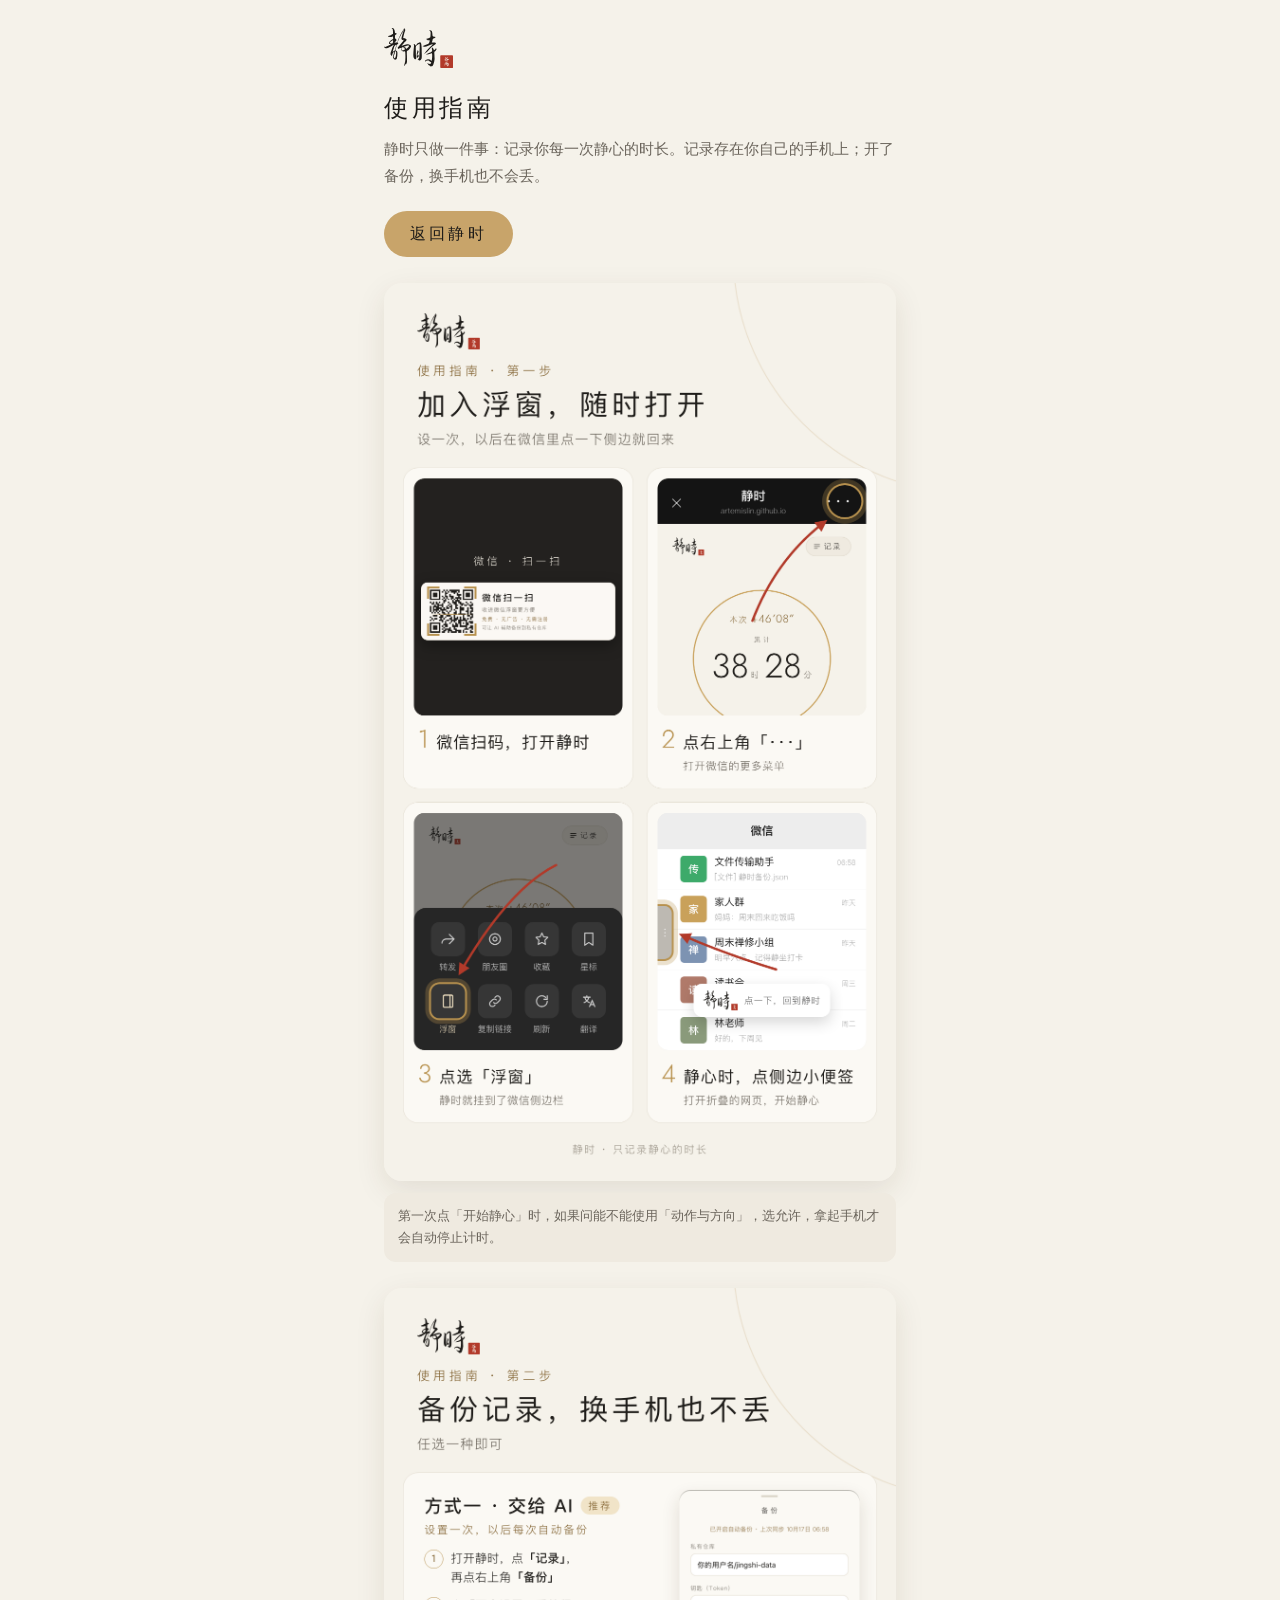
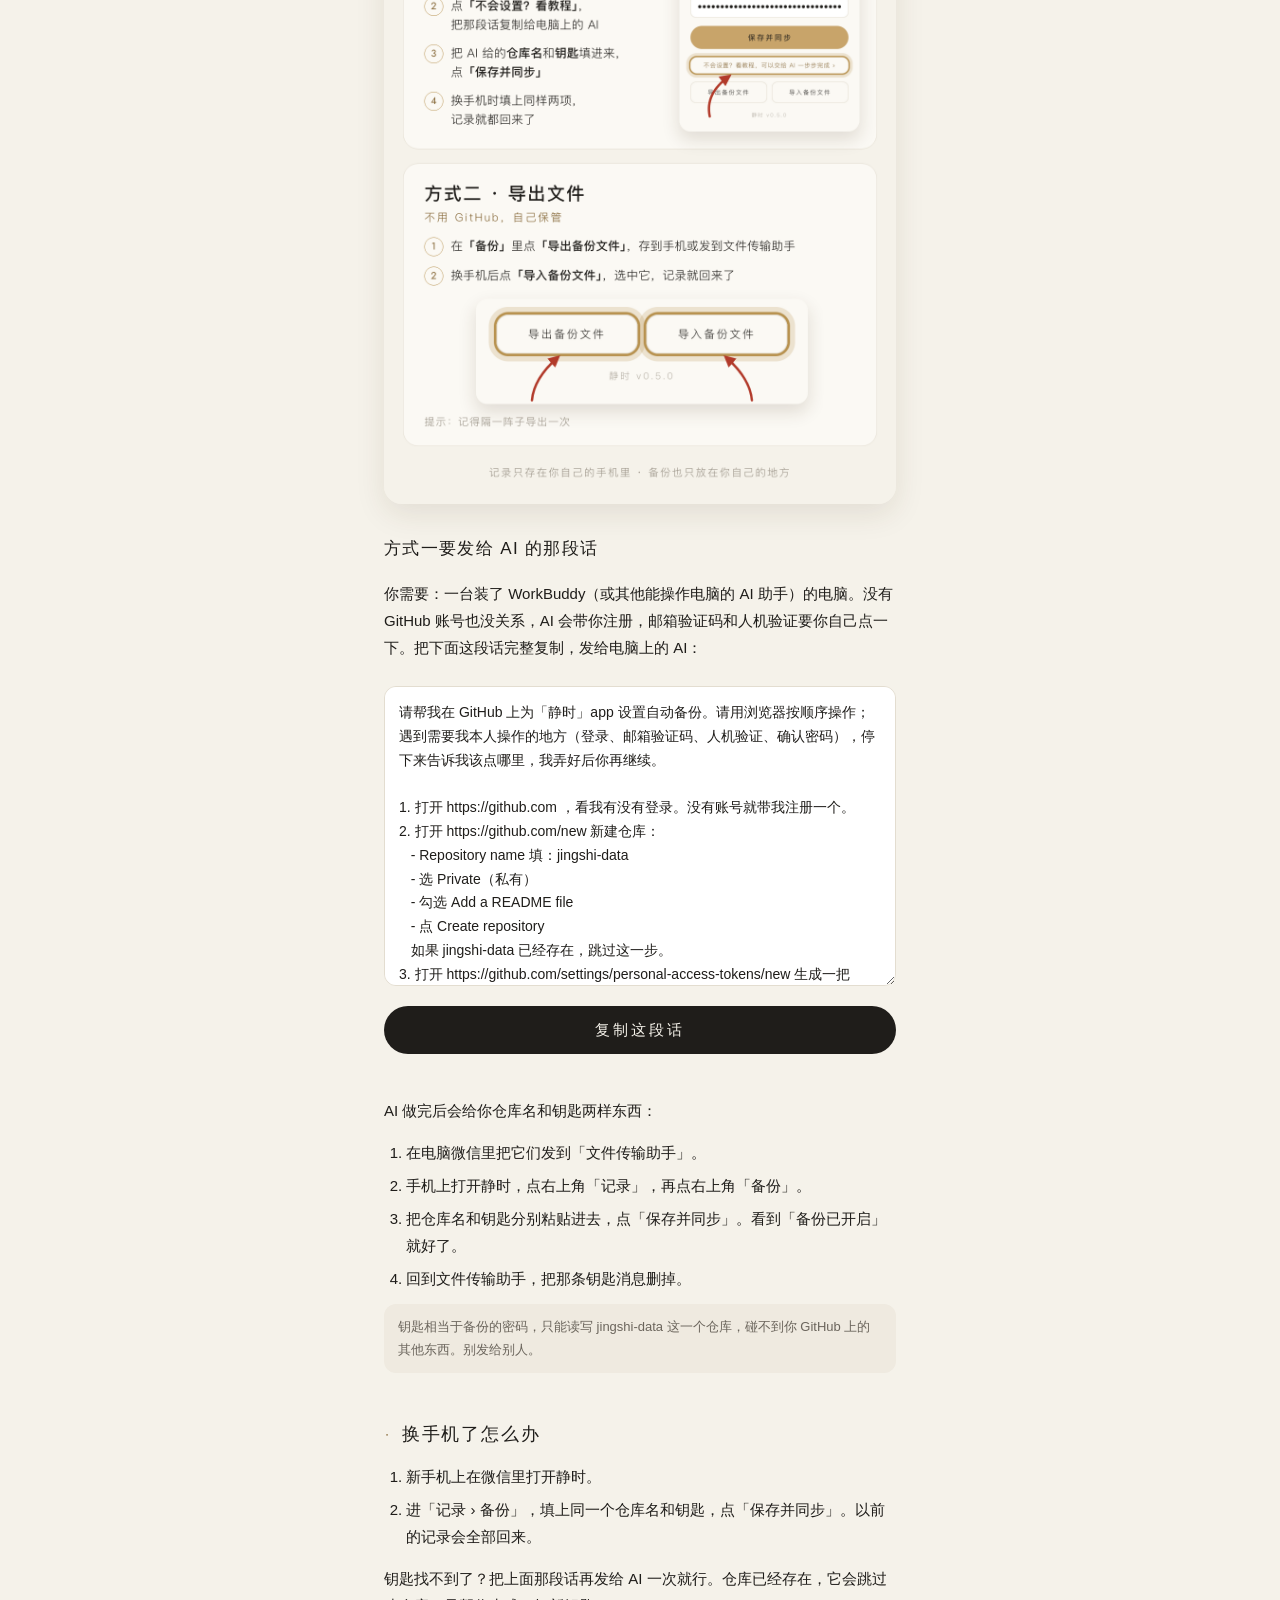
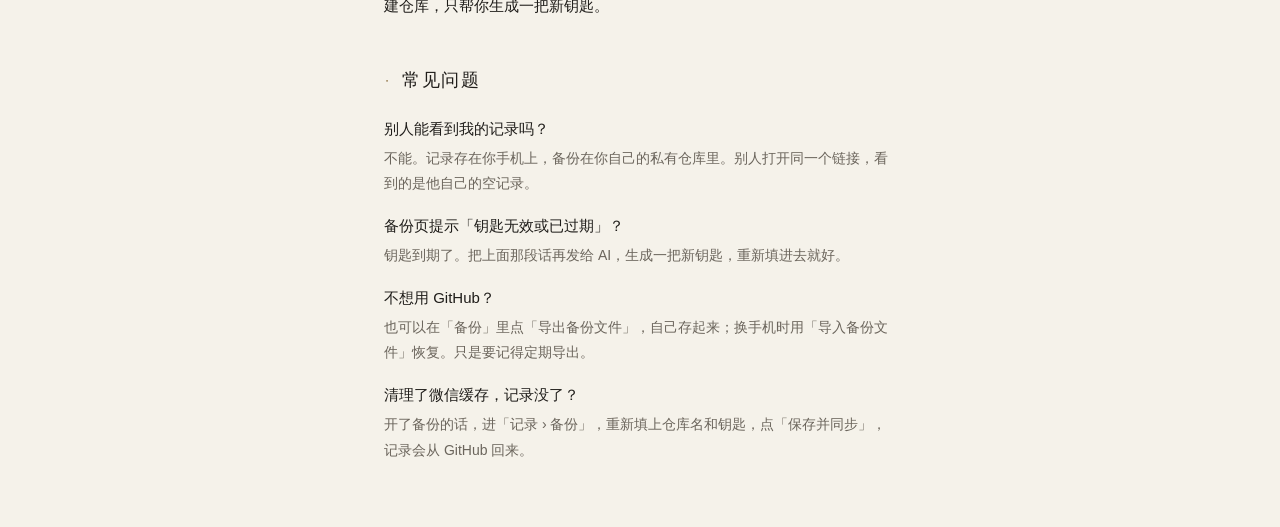
==== guide.html @ 2accb222 "v0.6.0：首页加「指南」入口（含两张图解）；第一次在微信里打开时引导收进浮窗 Co-Authored-By: Claude Opus 5.5 <noreply@anthropic.com>" ====
<!doctype html>
<html lang="zh-CN">
<head>
<meta charset="utf-8">
<meta name="viewport" content="width=device-width, initial-scale=1, viewport-fit=cover">
<meta name="theme-color" content="#F5F2EA">
<meta name="robots" content="noindex, nofollow">
<meta name="format-detection" content="telephone=no">
<title>静时 · 使用指南</title>
<meta name="description" content="在微信里加入浮窗随时打开；交给 AI 或导出文件备份，换手机也不丢。">
<meta property="og:type" content="website">
<meta property="og:title" content="静时 · 使用与备份教程">
<meta property="og:description" content="在微信里加入浮窗随时打开；交给 AI 或导出文件备份，换手机也不丢。">
<meta property="og:url" content="https://artemislin.github.io/jingshi/guide.html">
<meta property="og:image" content="https://artemislin.github.io/jingshi/icons/icon-512.png">
<meta property="og:image:width" content="512">
<meta property="og:image:height" content="512">
<meta itemprop="name" content="静时 · 使用与备份教程">
<meta itemprop="description" content="在微信里加入浮窗随时打开；交给 AI 或导出文件备份，换手机也不丢。">
<meta itemprop="image" content="https://artemislin.github.io/jingshi/icons/icon-512.png">
<link rel="icon" href="icons/icon-180.png">
<link rel="stylesheet" href="css/app.css">
<style>
  html, body { user-select: text; -webkit-user-select: text; -webkit-touch-callout: default; }
  .guide { max-width: 560px; margin: 0 auto; box-sizing: border-box; padding: calc(env(safe-area-inset-top) + 28px) 24px calc(env(safe-area-inset-bottom) + 48px); line-height: 1.8; }
  .guide .logo { height: 40px; margin-bottom: 18px; }
  .guide h1 { margin: 0 0 6px; font-size: 24px; font-weight: 400; letter-spacing: 0.15em; }
  .lead { margin: 0 0 8px; color: var(--muted); font-size: 14px; }
  .guide h2 { margin: 40px 0 10px; font-size: 18px; font-weight: 500; letter-spacing: 0.1em; display: flex; align-items: baseline; gap: 10px; }
  .guide h2 .no { font-family: 'Jost', sans-serif; font-size: 22px; font-weight: 300; color: var(--gold-text); }
  .guide p, .guide li { font-size: 15px; }
  .guide ol { margin: 8px 0; padding-left: 1.4em; }
  .guide li { margin: 6px 0; }
  .guide b { font-weight: 500; }
  .note { margin: 12px 0; padding: 12px 14px; border-radius: 12px; background: var(--cell); color: var(--muted); font-size: 13px; line-height: 1.75; }
  .open { display: inline-flex; align-items: center; justify-content: center; margin-top: 14px; height: 46px; padding: 0 26px; border-radius: 23px; background: var(--gold-btn); color: var(--ink); text-decoration: none; font-size: 16px; letter-spacing: 0.2em; }
  .prompt { width: 100%; box-sizing: border-box; height: 300px; margin-top: 10px; padding: 14px; border-radius: 12px; border: 1px solid var(--line); background: #fff; color: var(--ink); font: 400 14px/1.7 -apple-system, "PingFang SC", sans-serif; resize: vertical; }
  .copy { margin-top: 10px; width: 100%; height: 48px; border-radius: 24px; background: var(--ink); color: var(--bg); font-size: 15px; letter-spacing: 0.2em; }
  .copied { display: block; height: 22px; margin-top: 6px; text-align: center; font-size: 13px; color: var(--gold-text); }
  .shot { display: block; width: 100%; height: auto; margin: 26px 0 0; border-radius: 18px; box-shadow: 0 10px 30px rgba(70, 52, 22, 0.10); }
  .guide h3 { margin: 30px 0 6px; font-size: 17px; font-weight: 500; letter-spacing: 0.08em; }
  .qa dt { margin-top: 16px; font-size: 15px; font-weight: 500; }
  .qa dd { margin: 4px 0 0; font-size: 14px; color: var(--muted); }
  code { font-family: 'Jost', -apple-system, sans-serif; font-size: 14px; padding: 1px 6px; border-radius: 6px; background: var(--cell); }
</style>
</head>
<body>
<img src="icons/icon-512.png" alt="" aria-hidden="true" width="300" height="300" style="position:absolute;left:-9999px;top:0;width:300px;height:300px">
<main class="guide">
  <img class="logo" src="icons/logo.svg" alt="静时">
  <h1>使用指南</h1>
  <p class="lead">静时只做一件事：记录你每一次静心的时长。记录存在你自己的手机上；开了备份，换手机也不会丢。</p>
  <a class="open" href="./">返回静时</a>

  <img class="shot" id="float" src="img/guide-float.png" alt="加入浮窗：1 微信扫码打开静时；2 点右上角「···」；3 点选「浮窗」；4 静心时点侧边小便签，打开折叠的网页">
  <div class="note">第一次点「开始静心」时，如果问能不能使用「动作与方向」，选<b>允许</b>，拿起手机才会自动停止计时。</div>

  <img class="shot" id="backup" src="img/guide-backup.png" alt="备份记录，任选一种：方式一交给 AI 自动备份；方式二导出、导入备份文件">

  <h3>方式一要发给 AI 的那段话</h3>
  <p>你需要：<b>一台装了 WorkBuddy（或其他能操作电脑的 AI 助手）的电脑</b>。没有 GitHub 账号也没关系，AI 会带你注册，邮箱验证码和人机验证要你自己点一下。把下面这段话完整复制，发给电脑上的 AI：</p>
  <textarea class="prompt" id="prompt" readonly>请帮我在 GitHub 上为「静时」app 设置自动备份。请用浏览器按顺序操作；遇到需要我本人操作的地方（登录、邮箱验证码、人机验证、确认密码），停下来告诉我该点哪里，我弄好后你再继续。

1. 打开 https://github.com ，看我有没有登录。没有账号就带我注册一个。
2. 打开 https://github.com/new 新建仓库：
   - Repository name 填：jingshi-data
   - 选 Private（私有）
   - 勾选 Add a README file
   - 点 Create repository
   如果 jingshi-data 已经存在，跳过这一步。
3. 打开 https://github.com/settings/personal-access-tokens/new 生成一把 Fine-grained token：
   - Token name 填：静时备份
   - Expiration 选能选的最长期限（有 No expiration 就选它）
   - Repository access 选 Only select repositories，只勾 jingshi-data
   - Permissions 里找到 Contents，设为 Read and write（其他权限都不要动）
   - 点 Generate token
4. 最后把这两样东西完整地告诉我（钥匙只显示一次，一个字符都不能少）：
   - 仓库名：我的GitHub用户名/jingshi-data
   - 钥匙：github_pat_ 开头的那一整串

这把钥匙只给我本人，不要发到任何别的网站或给任何人。</textarea>
  <button class="copy" id="copy" type="button">复制这段话</button>
  <span class="copied" id="copied" aria-live="polite"></span>

  <p>AI 做完后会给你<b>仓库名</b>和<b>钥匙</b>两样东西：</p>
  <ol>
    <li>在电脑微信里把它们发到「文件传输助手」。</li>
    <li>手机上打开静时，点右上角「记录」，再点右上角「备份」。</li>
    <li>把仓库名和钥匙分别粘贴进去，点「保存并同步」。看到「备份已开启」就好了。</li>
    <li>回到文件传输助手，把那条钥匙消息删掉。</li>
  </ol>
  <div class="note">钥匙相当于备份的密码，只能读写 jingshi-data 这一个仓库，碰不到你 GitHub 上的其他东西。别发给别人。</div>

  <h2><span class="no">·</span>换手机了怎么办</h2>
  <ol>
    <li>新手机上在微信里打开静时。</li>
    <li>进「记录 › 备份」，填上同一个仓库名和钥匙，点「保存并同步」。以前的记录会全部回来。</li>
  </ol>
  <p>钥匙找不到了？把上面那段话再发给 AI 一次就行。仓库已经存在，它会跳过建仓库，只帮你生成一把新钥匙。</p>

  <h2><span class="no">·</span>常见问题</h2>
  <dl class="qa">
    <dt>别人能看到我的记录吗？</dt>
    <dd>不能。记录存在你手机上，备份在你自己的私有仓库里。别人打开同一个链接，看到的是他自己的空记录。</dd>
    <dt>备份页提示「钥匙无效或已过期」？</dt>
    <dd>钥匙到期了。把上面那段话再发给 AI，生成一把新钥匙，重新填进去就好。</dd>
    <dt>不想用 GitHub？</dt>
    <dd>也可以在「备份」里点「导出备份文件」，自己存起来；换手机时用「导入备份文件」恢复。只是要记得定期导出。</dd>
    <dt>清理了微信缓存，记录没了？</dt>
    <dd>开了备份的话，进「记录 › 备份」，重新填上仓库名和钥匙，点「保存并同步」，记录会从 GitHub 回来。</dd>
  </dl>
</main>
<script>
  // 复制给 AI 的指令；微信里剪贴板接口可能用不了，退回到选中复制
  const box = document.getElementById('prompt');
  const tip = document.getElementById('copied');
  document.getElementById('copy').addEventListener('click', async () => {
    let ok = false;
    try { await navigator.clipboard.writeText(box.value); ok = true; } catch {}
    if (!ok) {
      box.focus();
      box.setSelectionRange(0, box.value.length);
      try { ok = document.execCommand('copy'); } catch {}
    }
    tip.textContent = ok ? '已复制，去发给 AI 吧' : '没能自动复制，请长按上面的文字全选复制';
  });
</script>
</body>
</html>
---- css/app.css ----
/* 静时 · D 版：A 的米白底 + B 的布局 */

@font-face {
  font-family: 'Jost';
  src: url('../fonts/jost.woff2') format('woff2');
  font-weight: 100 900;
  font-display: swap;
}

:root {
  --bg: #F5F2EA;
  --sheet: #FBF9F4;
  --ink: #1F1D1A;
  --muted: #6B655C;
  --faint: #B5AFA4;
  --line: #E3DDD0;
  --line2: #E8E3D8;
  --gold: #B8924F;
  --gold-btn: #C8A46A;
  --gold-text: #7F5F2C;
  --red: #B23A2A;
  --cell: #EFEAE0;
  --chip: #F4EAD8;
  --dim: #E0D9CB;
  --dim-ink: #5A544C;
  --top: calc(env(safe-area-inset-top) + 20px);
  --bottom: calc(env(safe-area-inset-bottom) + 32px);
}

html, body {
  margin: 0;
  background: var(--bg);
  color: var(--ink);
  font: 300 16px/1.5 "PingFang SC", -apple-system, "Hiragino Sans GB", "Noto Sans SC", sans-serif;
  -webkit-font-smoothing: antialiased;
  -webkit-text-size-adjust: 100%;
  -webkit-tap-highlight-color: transparent;
  -webkit-touch-callout: none;
  user-select: none;
  -webkit-user-select: none;
}

button {
  font: inherit;
  color: inherit;
  background: none;
  border: 0;
  padding: 0;
  margin: 0;
  cursor: pointer;
}

[hidden] { display: none !important; }

.num { font-family: 'Jost', "PingFang SC", sans-serif; }

.screen {
  min-height: 100dvh;
  max-width: 480px;
  margin: 0 auto;
  box-sizing: border-box;
  padding: var(--top) 28px var(--bottom);
  display: flex;
  flex-direction: column;
}

.link {
  font-size: 14px;
  letter-spacing: 0.2em;
  min-height: 44px;
  min-width: 44px;
  display: flex;
  align-items: center;
  justify-content: flex-end;
}

/* ---------- 首页 ---------- */

.bar { display: flex; justify-content: space-between; align-items: center; height: 44px; }
.logo { height: 34px; width: auto; display: block; }
.tab {
  flex: none; white-space: nowrap;
  height: 36px; padding: 0 16px 0 13px; border-radius: 18px;
  background: var(--cell); border: 1px solid var(--line);
  display: flex; align-items: center; gap: 6px;
  font-size: 14px; letter-spacing: 0.2em; color: var(--ink);
}
.tab { position: relative; }
a.tab { color: var(--ink); text-decoration: none; }
.bar-right { display: flex; align-items: center; gap: 8px; }

/* 第一次在微信里打开：教用户把静时收进浮窗 */
.onboard { position: fixed; inset: 0; z-index: 40; background: rgba(24, 21, 17, 0.8); }
.ob-arrow { position: absolute; top: calc(env(safe-area-inset-top) + 2px); right: 20px; width: 110px; height: 130px; }
.ob-card {
  position: absolute; left: 24px; right: 24px; top: calc(env(safe-area-inset-top) + 150px);
  max-width: 440px; margin: 0 auto; box-sizing: border-box;
  background: var(--sheet); border-radius: 24px; padding: 26px 24px 18px;
  display: flex; flex-direction: column; gap: 14px;
}
.ob-kicker { margin: 0; font-size: 13px; letter-spacing: 0.3em; color: var(--gold-text); }
.ob-card h2 { margin: 0; font-size: 22px; font-weight: 400; letter-spacing: 0.12em; }
.ob-steps { list-style: none; margin: 4px 0 6px; padding: 0; display: flex; flex-direction: column; gap: 12px; }
.ob-steps li { display: flex; gap: 12px; align-items: flex-start; font-size: 15px; line-height: 1.6; }
.ob-steps .n {
  flex: none; width: 24px; height: 24px; margin-top: 1px; border-radius: 50%; border: 1px solid var(--gold);
  color: var(--gold-text); font-family: 'Jost', sans-serif; font-size: 13px;
  display: flex; align-items: center; justify-content: center;
}
.ob-more { padding: 6px 0; text-align: center; font-size: 13px; letter-spacing: 0.05em; color: var(--gold-text); text-decoration: none; }
.tab:active { filter: brightness(0.96); }
.dot { position: absolute; top: 3px; right: 5px; width: 9px; height: 9px; border-radius: 50%; background: var(--red); box-shadow: 0 0 0 2px var(--bg); }
.warn {
  margin-top: 12px; width: 100%; padding: 10px 14px; border-radius: 12px; text-align: left;
  background: #F6E4DF; color: var(--red); font-size: 13px; line-height: 1.6; letter-spacing: 0.04em;
}
.choice { width: 100%; min-height: 54px; border-radius: 27px; display: flex; flex-direction: column; align-items: center; justify-content: center; gap: 2px; padding: 6px 16px; box-sizing: border-box; font-size: 15px; letter-spacing: 0.08em; }
.choice small { font-size: 12px; letter-spacing: 0.04em; opacity: 0.8; }
.choice.ghostish { border: 1px solid var(--line); background: #fff; }
.choice.plain { min-height: 44px; font-size: 14px; color: var(--muted); }

.ring { margin: 56px auto 0; width: 264px; height: 264px; position: relative; flex: none; }
.ring svg { position: absolute; left: 0; top: 0; }
.ring-in {
  position: absolute; inset: 0;
  display: flex; flex-direction: column; align-items: center; justify-content: center; gap: 8px;
}
.label { font-size: 12px; letter-spacing: 0.4em; padding-left: 0.4em; color: var(--muted); }
.total { display: flex; align-items: baseline; gap: 4px; }
.total .num { font-size: 64px; font-weight: 300; line-height: 1; }
.total #totM { margin-left: 6px; }
.total.long .num { font-size: 50px; }
.unit { font-size: 15px; color: var(--muted); }

/* 出定结果就在圆环里：有效 → 圆环一亮、上方浮出「本次 +时长」、累计往上涨；不计 → 下方「本次 时长」+ 朱印「不计」 */
.ring svg circle { transition: stroke 0.8s ease, stroke-width 0.8s ease; }
.ring.lit svg circle { stroke: #C9A15A; stroke-width: 2.2; }
.gain {
  position: absolute; left: 0; right: 0; top: 42px; text-align: center;
  font-size: 15px; letter-spacing: 0.12em; color: var(--gold-text);
  opacity: 0; transform: translateY(6px); transition: opacity 0.6s ease, transform 0.6s ease; pointer-events: none;
}
.gain .num { font-size: 21px; letter-spacing: 0.03em; }
.gain.show { opacity: 1; transform: translateY(0); }
.miss {
  position: absolute; left: 0; right: 0; bottom: 34px;
  display: flex; justify-content: center; align-items: center; gap: 10px;
  font-size: 15px; letter-spacing: 0.1em; color: var(--muted);
  opacity: 0; transition: opacity 0.6s ease; pointer-events: none;
}
.miss .num { font-size: 21px; letter-spacing: 0.03em; color: var(--ink); }
.miss.show { opacity: 1; }
.seal {
  display: inline-flex; align-items: center; justify-content: center; width: 36px; height: 36px; box-sizing: border-box;
  border-radius: 3px; background: var(--red); color: #F8EFE6;
  font-size: 13px; line-height: 1.05; letter-spacing: 0; text-align: center;
  transform: rotate(-4deg);
}
.miss.show .seal { animation: stamp 0.45s cubic-bezier(0.2, 0.8, 0.3, 1.2) both; }
@keyframes stamp {
  0% { transform: rotate(-4deg) scale(1.8); opacity: 0; }
  100% { transform: rotate(-4deg) scale(1); opacity: 1; }
}

.cta { flex: 1; min-height: 120px; display: flex; align-items: center; justify-content: center; }
.pill {
  width: 220px; height: 56px; border-radius: 28px;
  background: var(--gold-btn); color: var(--ink);
  font-size: 18px; font-weight: 400; letter-spacing: 0.3em; padding-left: 0.3em;
  transition: transform 0.15s ease, filter 0.15s ease;
}
.pill:active { transform: scale(0.98); filter: brightness(0.95); }
.pill:disabled { opacity: 0.6; }

.today {
  min-height: 48px;
  display: flex; flex-direction: column; align-items: center; gap: 6px;
  font-size: 13px; letter-spacing: 0.15em; color: var(--muted);
}
.today .num { font-size: 15px; font-weight: 400; color: var(--ink); letter-spacing: 0.05em; }
.today .bad { font-size: 12px; letter-spacing: 0.1em; color: var(--red); }

/* ---------- 静心中 ---------- */

.sit {
  position: fixed; inset: 0; z-index: 10;
  background: var(--bg);
  display: flex; flex-direction: column; align-items: center; justify-content: center; gap: 28px;
  transition: background-color 1.2s ease;
}
/* 缓冲期过后：整页比米白稍暗一点，表示已进入静心 */
.sit.armed { background: var(--dim); }
.sit.armed .count { display: none; }
.sit.armed .sit-title, .sit.armed .sit-hint { color: var(--dim-ink); }

.count {
  width: 140px; height: 140px; box-sizing: border-box; border-radius: 50%;
  border: 1px solid #D9D3C6;
  display: flex; flex-direction: column; align-items: center; justify-content: center; gap: 6px;
  color: var(--muted);
}
.count-n { font-family: 'Jost', sans-serif; font-size: 40px; font-weight: 300; line-height: 1; }
.count-tip { font-size: 11px; letter-spacing: 0.15em; padding-left: 0.15em; }

/* 静心中：金色柔光随呼吸涨落（8 秒一呼一吸），里层光核 + 外层光晕，外层慢半拍；中间草书「静心中」 */
.core { position: relative; display: flex; align-items: center; justify-content: center; }
.halo, .core-glow, .phrase { display: none; }
.sit.armed .core { width: 260px; height: 260px; }
.sit.armed .sit-title { display: none; }
.sit.armed .phrase { display: block; position: relative; height: 40px; width: auto; opacity: 0.72; }
.sit.armed .core-glow {
  display: block; position: absolute; left: 30px; top: 30px; width: 200px; height: 200px; border-radius: 50%;
  background: radial-gradient(circle, rgba(184, 140, 66, 0.90) 0%, rgba(184, 140, 66, 0.62) 40%, rgba(184, 140, 66, 0.20) 62%, rgba(184, 140, 66, 0) 72%);
  animation: core-breath 8s ease-in-out infinite;
}
.sit.armed .halo {
  display: block; position: absolute; left: -50px; top: -50px; width: 360px; height: 360px; border-radius: 50%;
  background: radial-gradient(circle, rgba(196, 156, 92, 0.42) 0%, rgba(196, 156, 92, 0.22) 40%, rgba(196, 156, 92, 0.06) 60%, rgba(196, 156, 92, 0) 70%);
  animation: halo-breath 8s ease-in-out infinite;
  animation-delay: -7.4s;
}
@keyframes core-breath {
  0%, 100% { transform: scale(0.55); opacity: 0.5; }
  50% { transform: scale(1); opacity: 1; }
}
@keyframes halo-breath {
  0%, 100% { transform: scale(0.62); opacity: 0.2; }
  50% { transform: scale(1.1); opacity: 1; }
}
@media (prefers-reduced-motion: reduce) {
  .sit.armed .core-glow, .sit.armed .halo { animation-duration: 14s; }
}
.sit-title { font-size: 15px; letter-spacing: 0.5em; padding-left: 0.5em; color: var(--muted); }
.sit-foot {
  position: absolute; left: 0; right: 0; bottom: calc(env(safe-area-inset-bottom) + 24px);
  display: flex; flex-direction: column; align-items: center; gap: 10px;
}
.sit-hint { font-size: 12px; letter-spacing: 0.15em; color: var(--muted); text-align: center; padding: 0 28px; line-height: 1.9; white-space: pre-line; }

/* ---------- 静心记录 ---------- */

/* 记录页：第一行左右两个按钮，第二行大标题（iOS 大标题式，窄屏也不挤） */
.bar3 { display: flex; justify-content: space-between; align-items: center; height: 44px; }
.tab.back { padding: 0 15px 0 12px; letter-spacing: 0.1em; gap: 7px; }
.tab.backup { padding: 0 16px; letter-spacing: 0.2em; }
.page-title { margin: 22px 0 0; font-size: 24px; font-weight: 400; letter-spacing: 0.2em; line-height: 1.3; }

.stats {
  margin-top: 14px; padding: 16px 0;
  display: grid; grid-template-columns: repeat(3, minmax(0, 1fr)); gap: 12px;
  border-top: 1px solid var(--line); border-bottom: 1px solid var(--line);
}
.stat { display: flex; flex-direction: column; gap: 6px; }
.stat-k { font-size: 11px; letter-spacing: 0.3em; color: var(--muted); }
.stat-v { font-size: 22px; font-weight: 300; line-height: 1.2; }
.stat-v small { font-size: 12px; color: var(--muted); }
.stat-sub { font-size: 11px; letter-spacing: 0.1em; color: var(--gold-text); }
.stat-sub .num { font-size: 12px; }

.yearbar { margin-top: 8px; display: flex; align-items: center; justify-content: space-between; }
.hint { font-size: 11px; letter-spacing: 0.15em; color: var(--faint); }
.yearbtn { min-height: 44px; display: flex; align-items: center; gap: 8px; font-size: 22px; font-weight: 300; }

.month { scroll-margin-top: calc(env(safe-area-inset-top) + 8px); }
.month + .month { margin-top: 28px; }
.month-head {
  display: flex; justify-content: space-between; align-items: baseline;
  padding: 6px 0 10px; border-bottom: 1px solid var(--line);
}
.month-name { font-size: 13px; letter-spacing: 0.1em; color: var(--gold-text); }
.month-name .num { font-size: 20px; font-weight: 400; }
.month-sum { font-size: 12px; letter-spacing: 0.05em; color: var(--muted); }

.day {
  display: grid; grid-template-columns: 64px minmax(0, 1fr); gap: 8px;
  padding: 12px 0; border-bottom: 1px solid var(--line2);
}
.day-side { display: flex; flex-direction: column; gap: 3px; padding-top: 4px; }
.day-num { font-size: 30px; font-weight: 300; line-height: 1; }
.day-wk { font-size: 11px; letter-spacing: 0.1em; color: var(--muted); }
.day-sum { font-size: 12px; color: var(--gold-text); }
.day-rows { display: flex; flex-direction: column; }

.swipe { position: relative; overflow: hidden; }
.row {
  position: relative; z-index: 1; min-height: 40px; background: var(--bg);
  display: flex; justify-content: space-between; align-items: center;
  transition: transform 0.2s ease;
}
.swipe.open .row { transform: translateX(-76px); }
.del {
  position: absolute; top: 4px; bottom: 4px; right: 0; width: 70px; border-radius: 10px;
  background: var(--red); color: #fff;
  font-size: 14px; font-weight: 400; letter-spacing: 0.2em; padding-left: 0.2em;
}
.row .num { font-size: 16px; letter-spacing: 0.03em; }
.row-dur { display: flex; align-items: baseline; gap: 8px; }
.row.bad { color: var(--red); }
.tag { font-size: 11px; letter-spacing: 0.2em; }

.empty { margin: 80px 0 0; text-align: center; font-size: 14px; letter-spacing: 0.2em; color: var(--muted); }

/* ---------- 底部面板 ---------- */

.sheet-wrap { position: fixed; inset: 0; z-index: 20; display: flex; flex-direction: column; justify-content: flex-end; }
.backdrop { position: absolute; inset: 0; background: rgba(31, 29, 26, 0.35); }
.sheet {
  position: relative; box-sizing: border-box; width: 100%; max-width: 480px; margin: 0 auto;
  max-height: 88dvh; overflow-y: auto;
  background: var(--sheet); border-radius: 24px 24px 0 0;
  padding: 10px 24px calc(env(safe-area-inset-bottom) + 28px);
  display: flex; flex-direction: column; gap: 18px;
  user-select: text; -webkit-user-select: text;
}
.handle { width: 36px; height: 4px; border-radius: 2px; background: #D9D3C6; margin: 0 auto; flex: none; }
.sheet h2 { margin: 0; text-align: center; font-size: 15px; font-weight: 300; letter-spacing: 0.3em; padding-left: 0.3em; }

.pick-years { display: flex; flex-direction: column; gap: 10px; }
.chips { display: flex; flex-wrap: wrap; gap: 10px; }
.chip {
  min-height: 44px; padding: 0 18px; border-radius: 22px; border: 1px solid var(--line);
  font-family: 'Jost', sans-serif; font-size: 17px; font-weight: 400;
}
.chip.on { border-color: var(--gold); background: var(--chip); }
.pick-sum { font-size: 12px; letter-spacing: 0.05em; color: var(--muted); }

.months { display: grid; grid-template-columns: repeat(4, minmax(0, 1fr)); gap: 10px; }
.mcell {
  height: 64px; box-sizing: border-box; border-radius: 12px; border: 1px solid transparent;
  background: var(--cell);
  display: flex; flex-direction: column; align-items: center; justify-content: center; gap: 4px;
  font-size: 14px;
}
.mcell .num { font-size: 17px; font-weight: 400; }
.mcell .msum { font-size: 11px; color: var(--gold-text); }
.mcell.now { border-color: var(--gold); }
.mcell.off { background: none; color: var(--faint); }

.status { margin: 0; font-size: 13px; line-height: 1.7; color: var(--muted); text-align: center; }
.status.ok { color: var(--gold-text); }
.status.bad { color: var(--red); }
.field { display: flex; flex-direction: column; gap: 6px; font-size: 12px; letter-spacing: 0.1em; color: var(--muted); }
.field input {
  font: 400 16px/1.4 -apple-system, "PingFang SC", sans-serif; letter-spacing: 0;
  padding: 12px 14px; border-radius: 12px; border: 1px solid var(--line);
  background: #fff; color: var(--ink); outline: none;
}
.field input:focus { border-color: var(--gold); }
.pill.wide { width: 100%; height: 50px; font-size: 16px; letter-spacing: 0.2em; padding-left: 0.2em; }
.help { margin: 0; font-size: 12px; line-height: 1.8; color: var(--muted); }
.guide-link { display: block; text-align: center; font-size: 13px; letter-spacing: 0.05em; color: var(--gold-text); text-decoration: none; padding: 4px 0; }
.files { display: flex; gap: 10px; }
.ghost {
  flex: 1; min-height: 44px; border-radius: 12px; border: 1px solid var(--line);
  display: flex; align-items: center; justify-content: center;
  font-size: 13px; letter-spacing: 0.15em; cursor: pointer;
}
.ver { margin: 0; text-align: center; font-size: 11px; letter-spacing: 0.2em; color: var(--faint); }

/* ---------- 提示 ---------- */

.toast {
  position: fixed; left: 50%; top: calc(env(safe-area-inset-top) + 12px); z-index: 30;
  transform: translate(-50%, -16px); opacity: 0; pointer-events: none;
  transition: opacity 0.3s ease, transform 0.3s ease;
  box-sizing: border-box; width: max-content; max-width: calc(100% - 48px);
  padding: 12px 18px; border-radius: 14px;
  background: var(--ink); color: var(--bg);
  font-size: 14px; line-height: 1.6; letter-spacing: 0.06em; text-align: center;
}
.toast.show { opacity: 1; transform: translate(-50%, 0); }
.toast.bad { background: var(--red); color: #fff; }
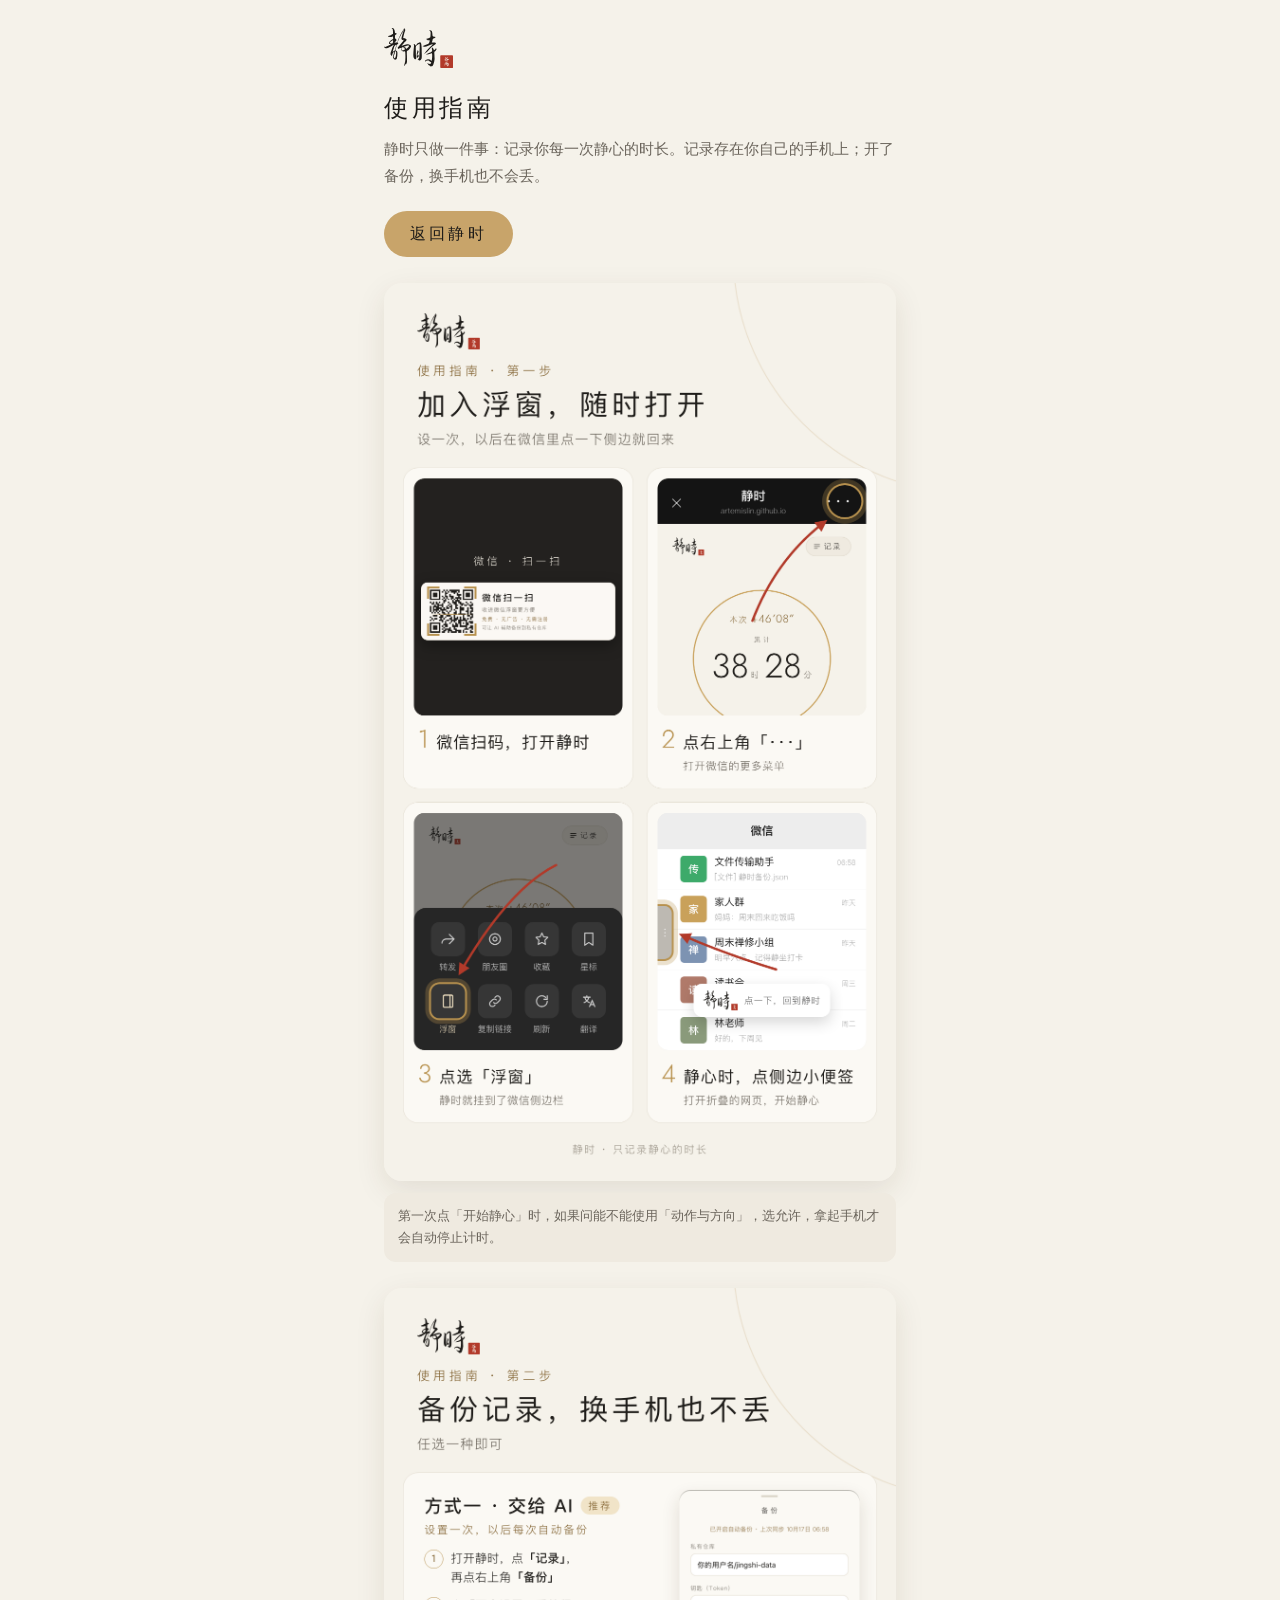
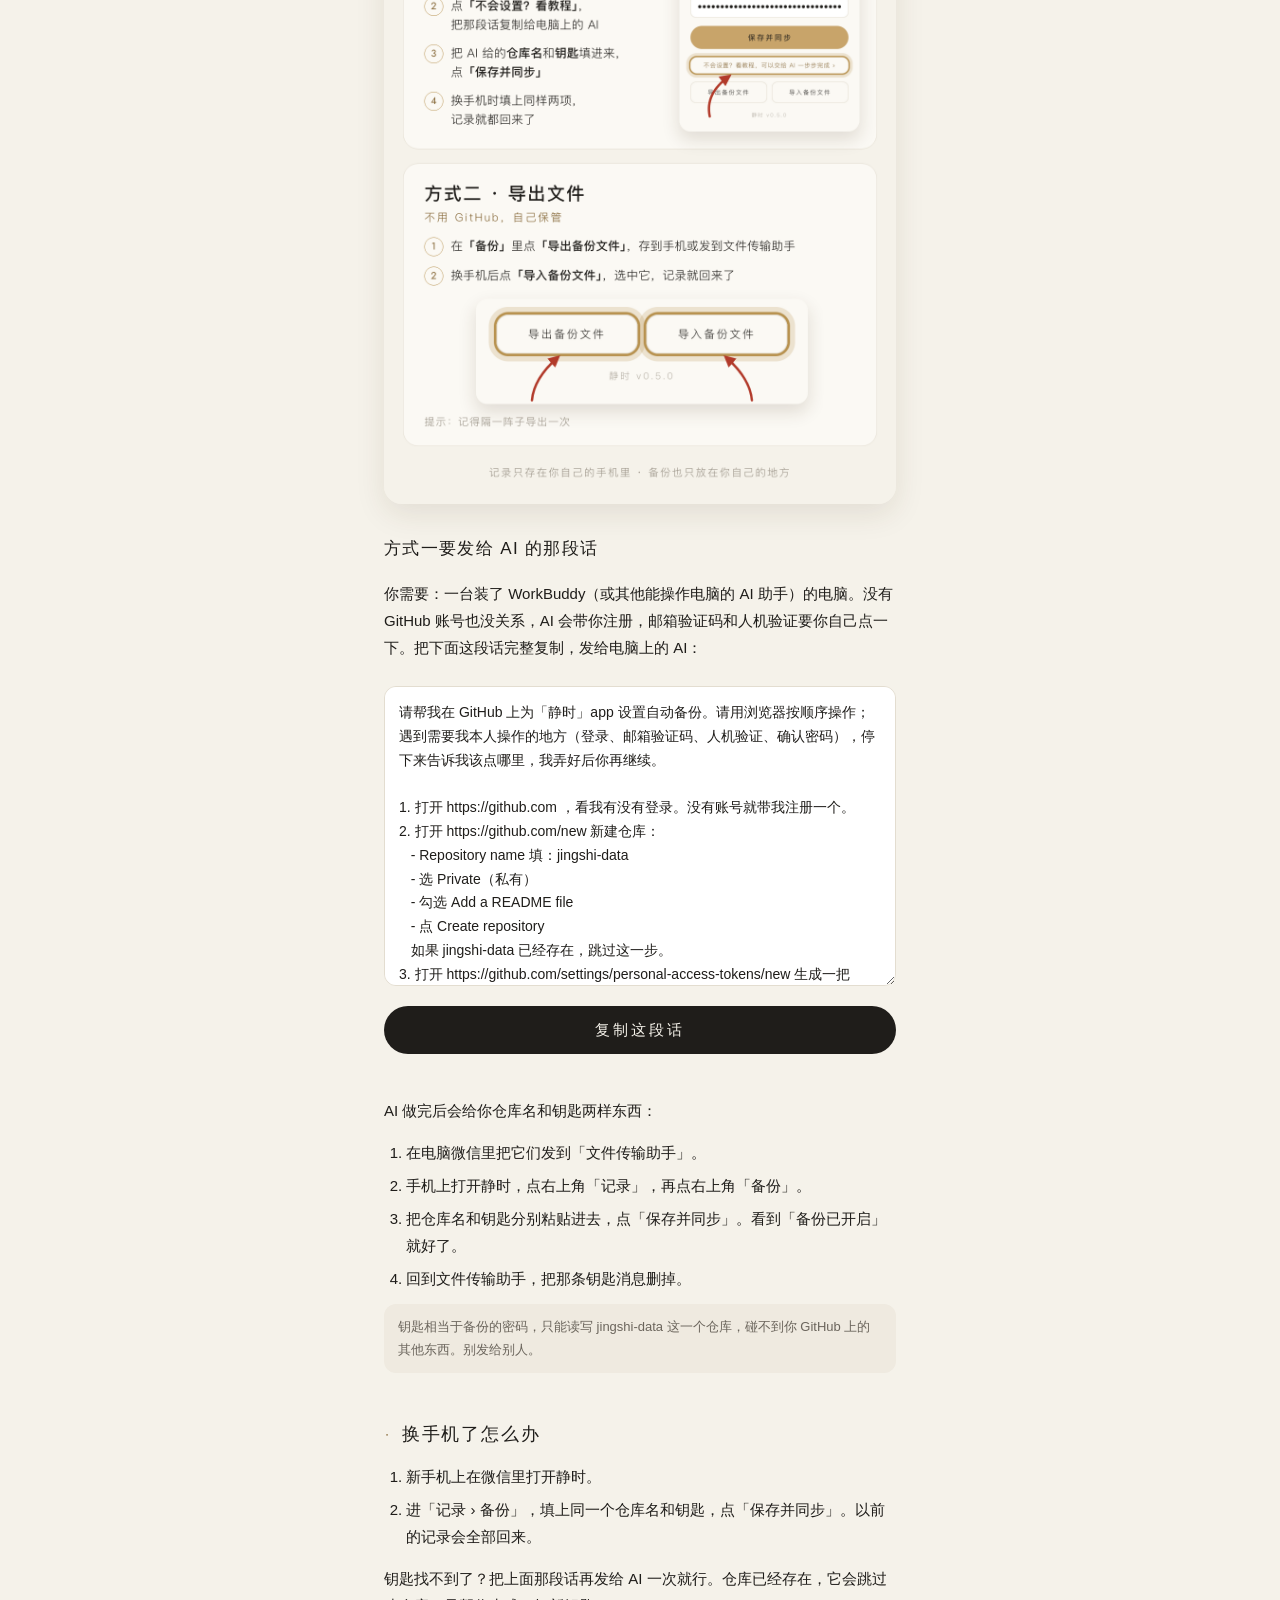
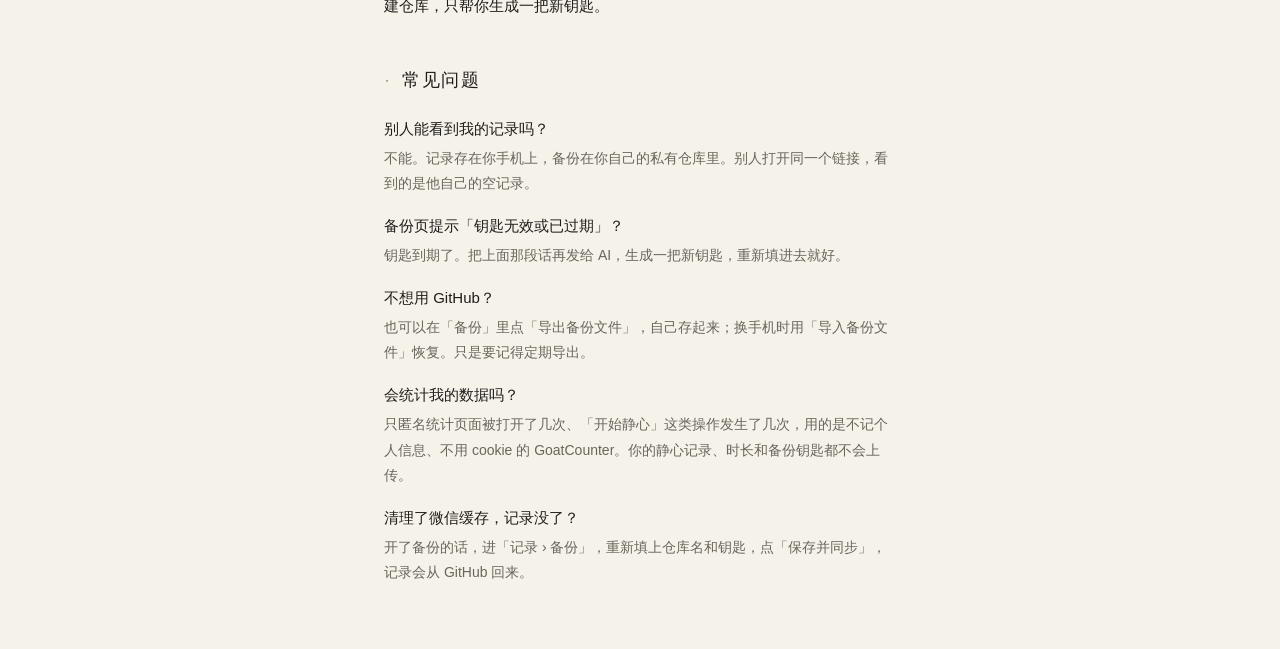
==== commit cf54dda2: "v0.7.0：接入匿名使用统计（GoatCounter） 只记页面打开和几个动作发生的次数（开始静心、完成有效静心、不足五分半、取消、开启/导出/导入备份、看到浮窗引导）， 不上传任何静心记录、时长或" ====
--- a/guide.html
+++ b/guide.html
@@ -19,7 +19,7 @@
 <meta itemprop="description" content="在微信里加入浮窗随时打开；交给 AI 或导出文件备份，换手机也不丢。">
 <meta itemprop="image" content="https://artemislin.github.io/jingshi/icons/icon-512.png">
 <link rel="icon" href="icons/icon-180.png">
-<link rel="stylesheet" href="css/app.css">
+<link rel="stylesheet" href="css/app.css?v=0.7.0">
 <style>
   html, body { user-select: text; -webkit-user-select: text; -webkit-touch-callout: default; }
   .guide { max-width: 560px; margin: 0 auto; box-sizing: border-box; padding: calc(env(safe-area-inset-top) + 28px) 24px calc(env(safe-area-inset-bottom) + 48px); line-height: 1.8; }
@@ -106,10 +106,13 @@
     <dd>钥匙到期了。把上面那段话再发给 AI，生成一把新钥匙，重新填进去就好。</dd>
     <dt>不想用 GitHub？</dt>
     <dd>也可以在「备份」里点「导出备份文件」，自己存起来；换手机时用「导入备份文件」恢复。只是要记得定期导出。</dd>
+    <dt>会统计我的数据吗？</dt>
+    <dd>只匿名统计页面被打开了几次、「开始静心」这类操作发生了几次，用的是不记个人信息、不用 cookie 的 GoatCounter。你的静心记录、时长和备份钥匙都不会上传。</dd>
     <dt>清理了微信缓存，记录没了？</dt>
     <dd>开了备份的话，进「记录 › 备份」，重新填上仓库名和钥匙，点「保存并同步」，记录会从 GitHub 回来。</dd>
   </dl>
 </main>
+<script type="module" src="js/guide.js?v=0.7.0"></script>
 <script>
   // 复制给 AI 的指令；微信里剪贴板接口可能用不了，退回到选中复制
   const box = document.getElementById('prompt');
--- a/css/app.css
+++ b/css/app.css
@@ -87,7 +87,13 @@
 }
 .tab { position: relative; }
 a.tab { color: var(--ink); text-decoration: none; }
-.bar-right { display: flex; align-items: center; gap: 8px; }
+.bar-right { display: flex; align-items: center; gap: 6px; flex-wrap: nowrap; }
+/* 「指南」偶尔才看：只是一行浅色字，让每天用的「记录」更突出 */
+.toplink {
+  flex: none; white-space: nowrap; min-height: 44px; padding: 0 10px;
+  display: flex; align-items: center;
+  font-size: 14px; letter-spacing: 0.2em; color: var(--muted); text-decoration: none;
+}
 
 /* 第一次在微信里打开：教用户把静时收进浮窗 */
 .onboard { position: fixed; inset: 0; z-index: 40; background: rgba(24, 21, 17, 0.8); }
@@ -235,6 +241,8 @@
   position: absolute; left: 0; right: 0; bottom: calc(env(safe-area-inset-bottom) + 24px);
   display: flex; flex-direction: column; align-items: center; gap: 10px;
 }
+.sit-time { position: relative; z-index: 1; margin-bottom: 18px; font-size: 13px; letter-spacing: 0.15em; color: var(--dim-ink); }
+.sit-time .num { font-size: 15px; letter-spacing: 0.03em; }
 .sit-hint { font-size: 12px; letter-spacing: 0.15em; color: var(--muted); text-align: center; padding: 0 28px; line-height: 1.9; white-space: pre-line; }
 
 /* ---------- 静心记录 ---------- */
